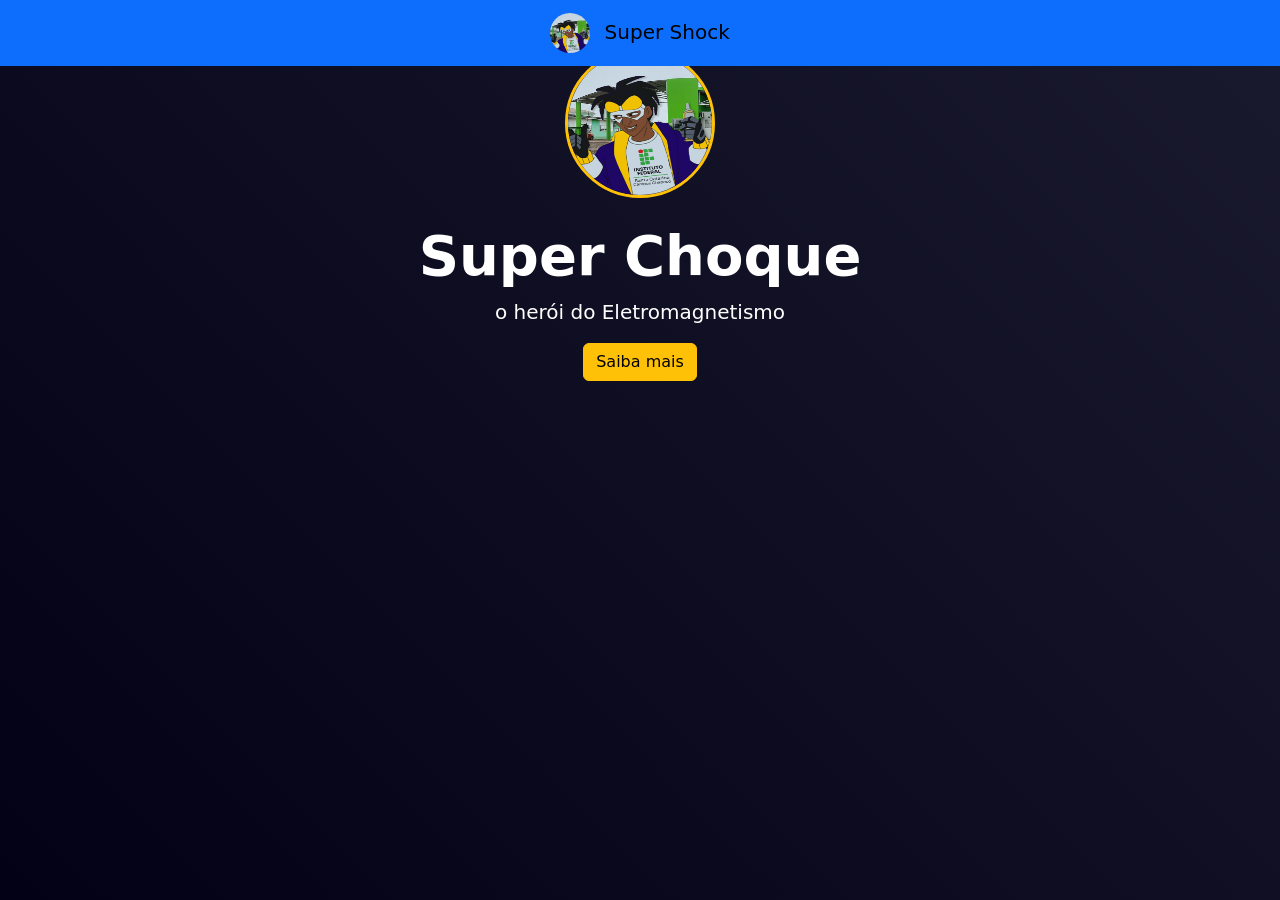
==== sitesuperchock/index.html @ f622fce8 "rdg" ====
<!doctype html>
<html lang="en">
  <head>
    <meta charset="utf-8">
    <meta name="viewport" content="width=device-width, initial-scale=1">
    <title>Super choque</title>
    <link href="https://cdn.jsdelivr.net/npm/bootstrap@5.3.8/dist/css/bootstrap.min.css" rel="stylesheet" integrity="sha384-sRIl4kxILFvY47J16cr9ZwB07vP4J8+LH7qKQnuqkuIAvNWLzeN8tE5YBujZqJLB" crossorigin="anonymous">
<link rel="stylesheet" href="./css/style.css">  
</head>
  <body>

<!-- menu navegação-->
<nav class="navbar navbar dark bg-primary fixed-top">
    <div class="container">
        <a class="navbar-brand mx-auto" href="#">
            <img src="./site_super_shock/img/icone_tela_principal.png" width="40" height="40" alt="Super Choque" class="rounded-circle me-2">
            Super Shock

        </a>
    </div>
</nav>

<!--sessão principal-->
<header id="inicio" class="hero-section text-center text-white py-5">
     <div class="container">
        <img class="hero-image rounded-circle mb-4" src="./site_super_shock/img/icone_tela_principal.png" alt="super choque">
        <h1 class="display-4 fw-bold">Super Choque</h1>
        <p class="lead">o herói do Eletromagnetismo</p>
        <a href="#" class="btn btn-warning btn-ig">Saiba mais</a>
     </div>
</header>




<!--História do desenho-->






<!--História do persnagem-->





<!--Super Poderes-->







<!--Curiosidades-->

    <script src="https://cdn.jsdelivr.net/npm/bootstrap@5.3.8/dist/js/bootstrap.bundle.min.js" integrity="sha384-FKyoEForCGlyvwx9Hj09JcYn3nv7wiPVlz7YYwJrWVcXK/BmnVDxM+D2scQbITxI" crossorigin="anonymous"></script>
  </body>
</html>
---- sitesuperchock/css/style.css ----
:root{
    --azul-escuro:#020115;
    --amarelo: #ffc107

}

.hero-image {
    width: 150px;
    height: 150px;
    border: 3px solid var(--amarelo);
}

.hero-section{
    background:linear-gradient(45deg,var(--azul-escuro), #1a1a2e);
    min-height: 100vh;
}
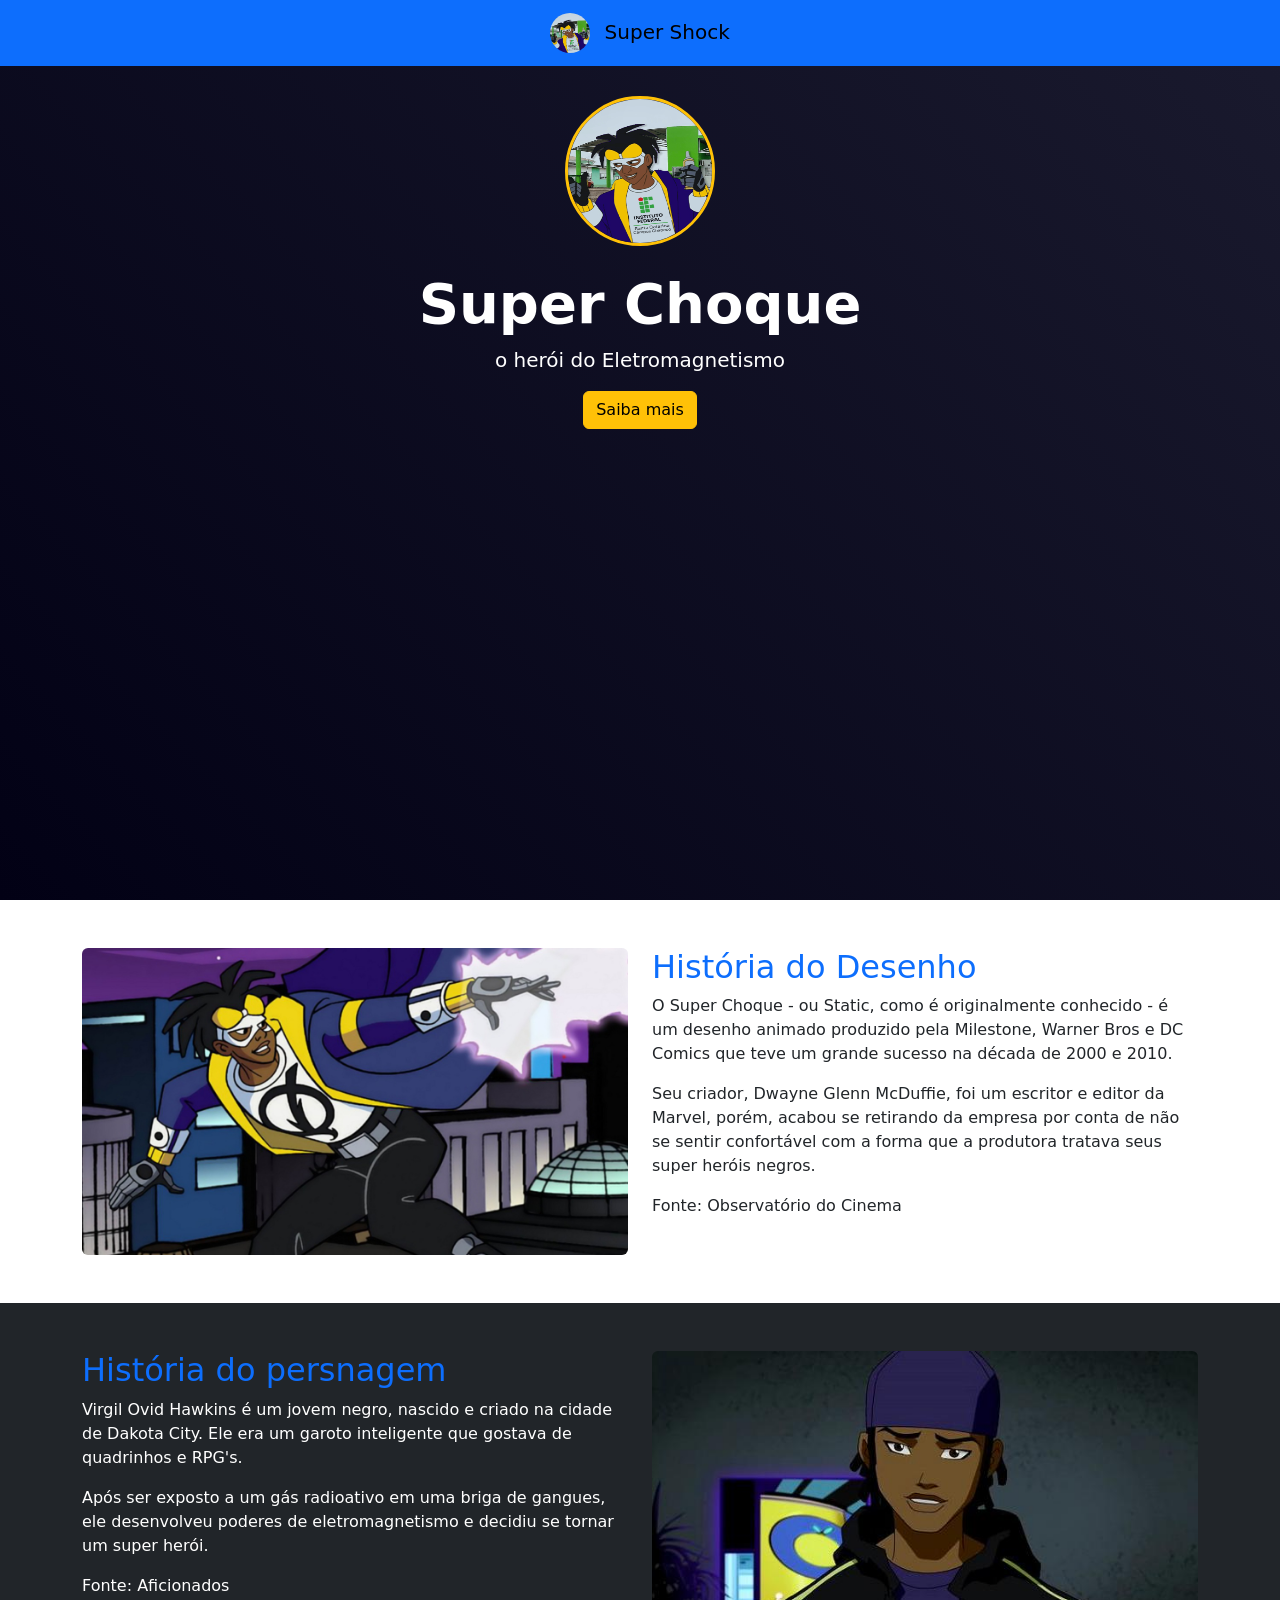
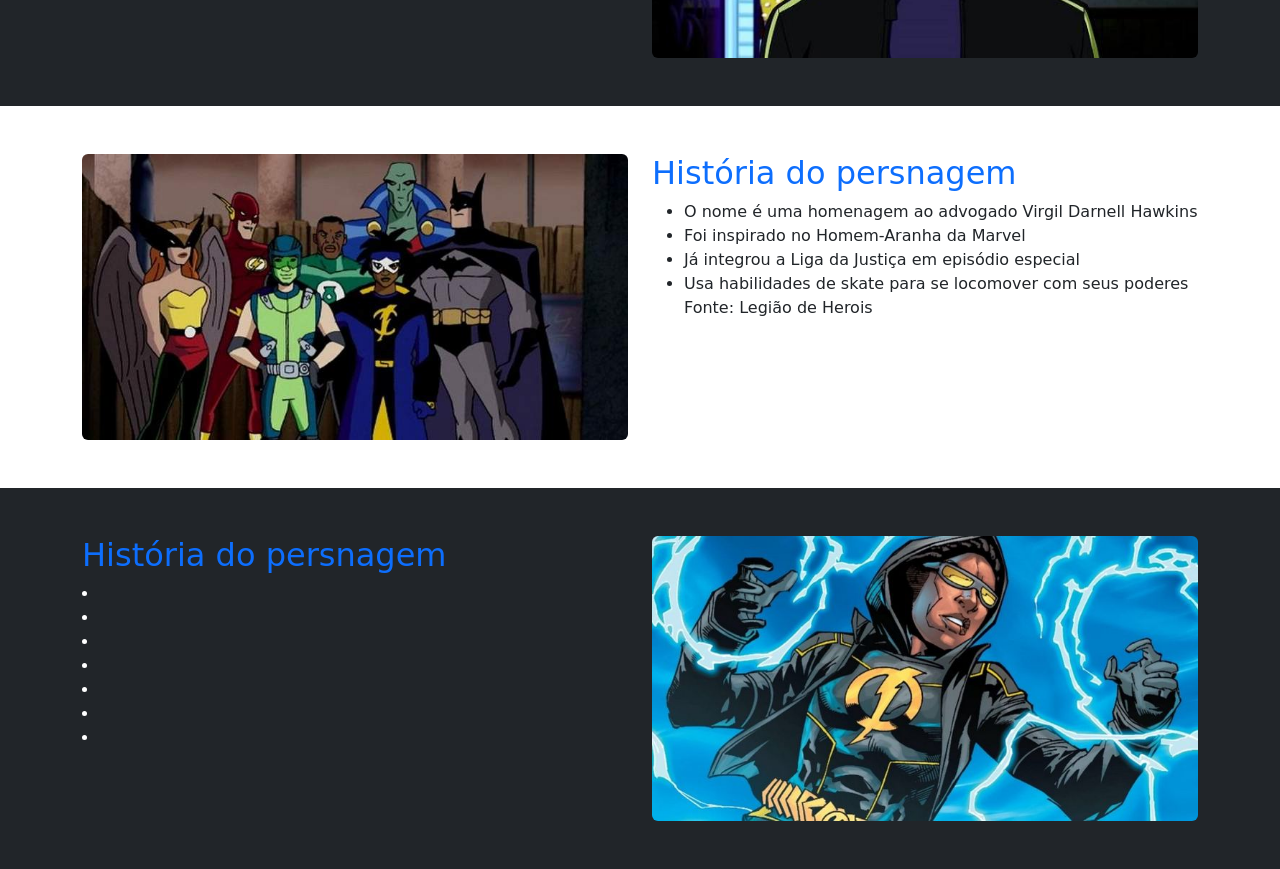
==== commit d5869ef8: "setr" ====
--- a/sitesuperchock/index.html
+++ b/sitesuperchock/index.html
@@ -22,40 +22,120 @@
 
 <!--sessão principal-->
 <header id="inicio" class="hero-section text-center text-white py-5">
-     <div class="container">
+     <div class="container mt-5">
         <img class="hero-image rounded-circle mb-4" src="./site_super_shock/img/icone_tela_principal.png" alt="super choque">
         <h1 class="display-4 fw-bold">Super Choque</h1>
         <p class="lead">o herói do Eletromagnetismo</p>
         <a href="#" class="btn btn-warning btn-ig">Saiba mais</a>
      </div>
 </header>
+<!--História do desenho-->
+<main>
+    <section id="historia" class="py-5">
+        <div class="container">
+            <div class="row">
+                <div class="col-6">
+                    <img src="./site_super_shock/img/historia.jpg" alt="historia super choque" class="img-fluid rounded">
+                </div>
+                <div class="col-6">
+                    <h2 class="text-primary"> História do Desenho </h2>
+                <p>
+                O Super Choque - ou Static, como é originalmente conhecido - é um desenho animado produzido pela Milestone, Warner Bros e DC Comics que teve um grande sucesso na década de 2000 e 2010.
+                </p>
+                <p>
+                Seu criador, Dwayne Glenn McDuffie, foi um escritor e editor da Marvel, porém, acabou se retirando da empresa por conta de não se sentir confortável com a forma que a produtora tratava seus super heróis negros.
+                </p>
+                <p>
+                Fonte: Observatório do Cinema
+                </p>
 
+                </div>
+            </div>
+        </div>
+    </section>
+<!--História do persnagem-->
+<section class="bg-dark text-white py-5">
+    <div class="container">
+        <div class="row">
+            <div class="col-6">
+                <h2 class="text-primary">História do persnagem</h2>
+                <p>
+                Virgil Ovid Hawkins é um jovem negro, nascido e criado na cidade de Dakota City. Ele era um garoto inteligente que gostava de quadrinhos e RPG's.
+                </p>
+                <p>
+                Após ser exposto a um gás radioativo em uma briga de gangues, ele desenvolveu poderes de eletromagnetismo e decidiu se tornar um super herói.
+                </p>
+                <p>
+                Fonte: Aficionados
+                </p>
+            </div>
+            <div class="col-6">
+                <img src="./site_super_shock/img/historia2.jpg" alt="historia superchoque" class="img-fluid rounded">
+            </div>
+        </div>
+    </div>
+</section>
+<!--Curiosidades-->
+<section class="py-5">
+    <div class="container">
+        <div class="row">
+            <div class="col-6">
+                <img src="./site_super_shock/img/curiosidades.jpeg" alt="historia superchoque" class="img-fluid rounded">
+            </div>
+            <div class="col-6">
+                <h2 class="text-primary ">História do persnagem</h2>
+                <ul>
+                <li>
+                   O nome é uma homenagem ao advogado Virgil Darnell Hawkins
+            
+                </li>
+                <li>
+                Foi inspirado no Homem-Aranha da Marvel
+            
+            </li>
+                <li>
+                Já integrou a Liga da Justiça em episódio especial
+                
+            </li>
+                <li>
+                Usa habilidades de skate para se locomover com seus poderes
 
-
-
-<!--História do desenho-->
-
-
-
-
-
-
-<!--História do persnagem-->
-
-
-
-
+                </li>
+                <p>Fonte: Legião de Herois</p>
+                </ul>
+            </div>
+        </div>
+    </div>
+</section>
 
 <!--Super Poderes-->
-
-
-
-
-
-
-
-<!--Curiosidades-->
-
+<section class="bg-dark text-white py-5">
+    <div class="container">
+        <div class="row">
+            <div class="col-6">
+                <h2 class="text-primary">História do persnagem</h2>
+                <li>
+                </li>
+                <li>
+                </li>
+                <li>
+                </li>
+                <li>
+                </li>
+                <li>
+                </li>
+                <li>
+                </li>
+                <li>
+                </li>
+            </div>
+            <div class="col-6">
+                <img src="./site_super_shock/img/super_poder.jpeg" alt="historia superchoque" class="img-fluid rounded">
+            </div>
+        </div>
+    </div>
+</section>
+</main>
     <script src="https://cdn.jsdelivr.net/npm/bootstrap@5.3.8/dist/js/bootstrap.bundle.min.js" integrity="sha384-FKyoEForCGlyvwx9Hj09JcYn3nv7wiPVlz7YYwJrWVcXK/BmnVDxM+D2scQbITxI" crossorigin="anonymous"></script>
   </body>
 </html>
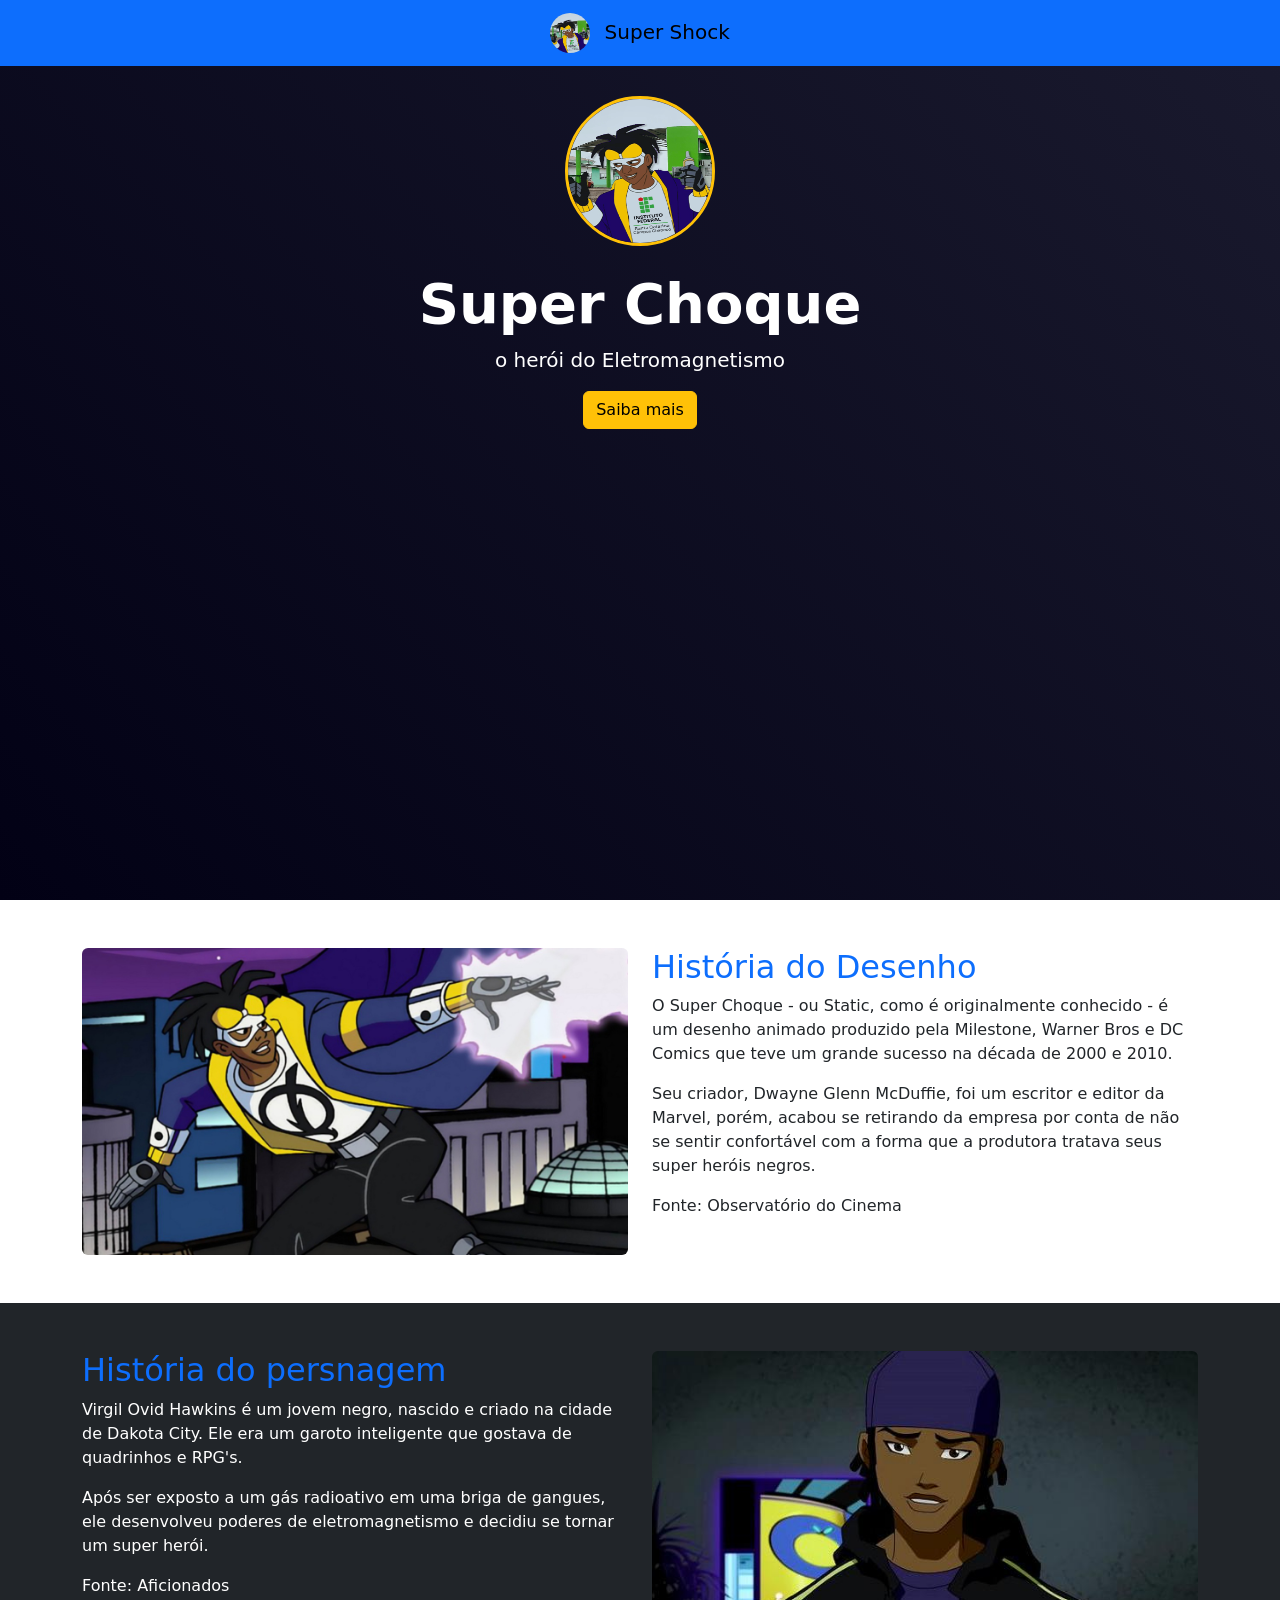
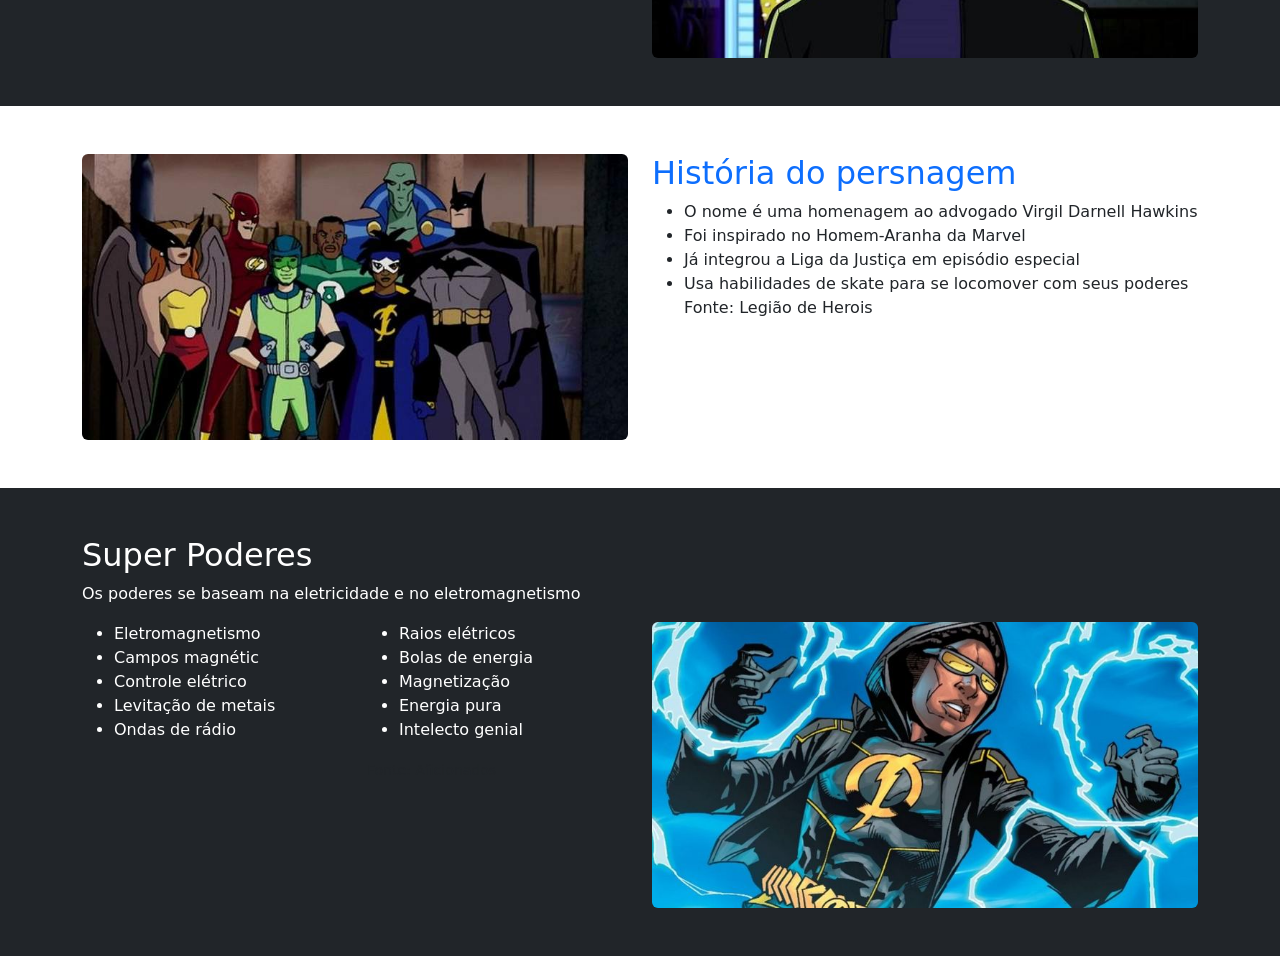
==== commit b2179a37: "Update index.html" ====
--- a/sitesuperchock/index.html
+++ b/sitesuperchock/index.html
@@ -112,23 +112,29 @@
 <section class="bg-dark text-white py-5">
     <div class="container">
         <div class="row">
-            <div class="col-6">
-                <h2 class="text-primary">História do persnagem</h2>
-                <li>
-                </li>
-                <li>
-                </li>
-                <li>
-                </li>
-                <li>
-                </li>
-                <li>
-                </li>
-                <li>
-                </li>
-                <li>
-                </li>
-            </div>
+            <h2> Super Poderes</h2>
+            <p>Os poderes se baseam na eletricidade e no eletromagnetismo</p>
+            <div class="col-3">
+                        <ul>
+                            <li>Eletromagnetismo </li>
+                            <li>Campos magnétic</li>
+                            <li>Controle elétrico</li>
+                            <li>Levitação de metais</li>
+                            <li>Ondas de rádio</li>
+                        </ul>
+                    </div>
+                    <div class="col-3">
+                        <ul>
+                            <li>Raios elétricos</li>
+                            <li>Bolas de energia</li>
+                            <li>Magnetização</li>
+                            <li>Energia pura</li>
+                            <li>Intelecto genial</li>
+                        </ul>
+                        <p class="text-muted">
+                        <small> Fonte: Aficionados</small>
+                        </p>  
+                    </div>
             <div class="col-6">
                 <img src="./site_super_shock/img/super_poder.jpeg" alt="historia superchoque" class="img-fluid rounded">
             </div>
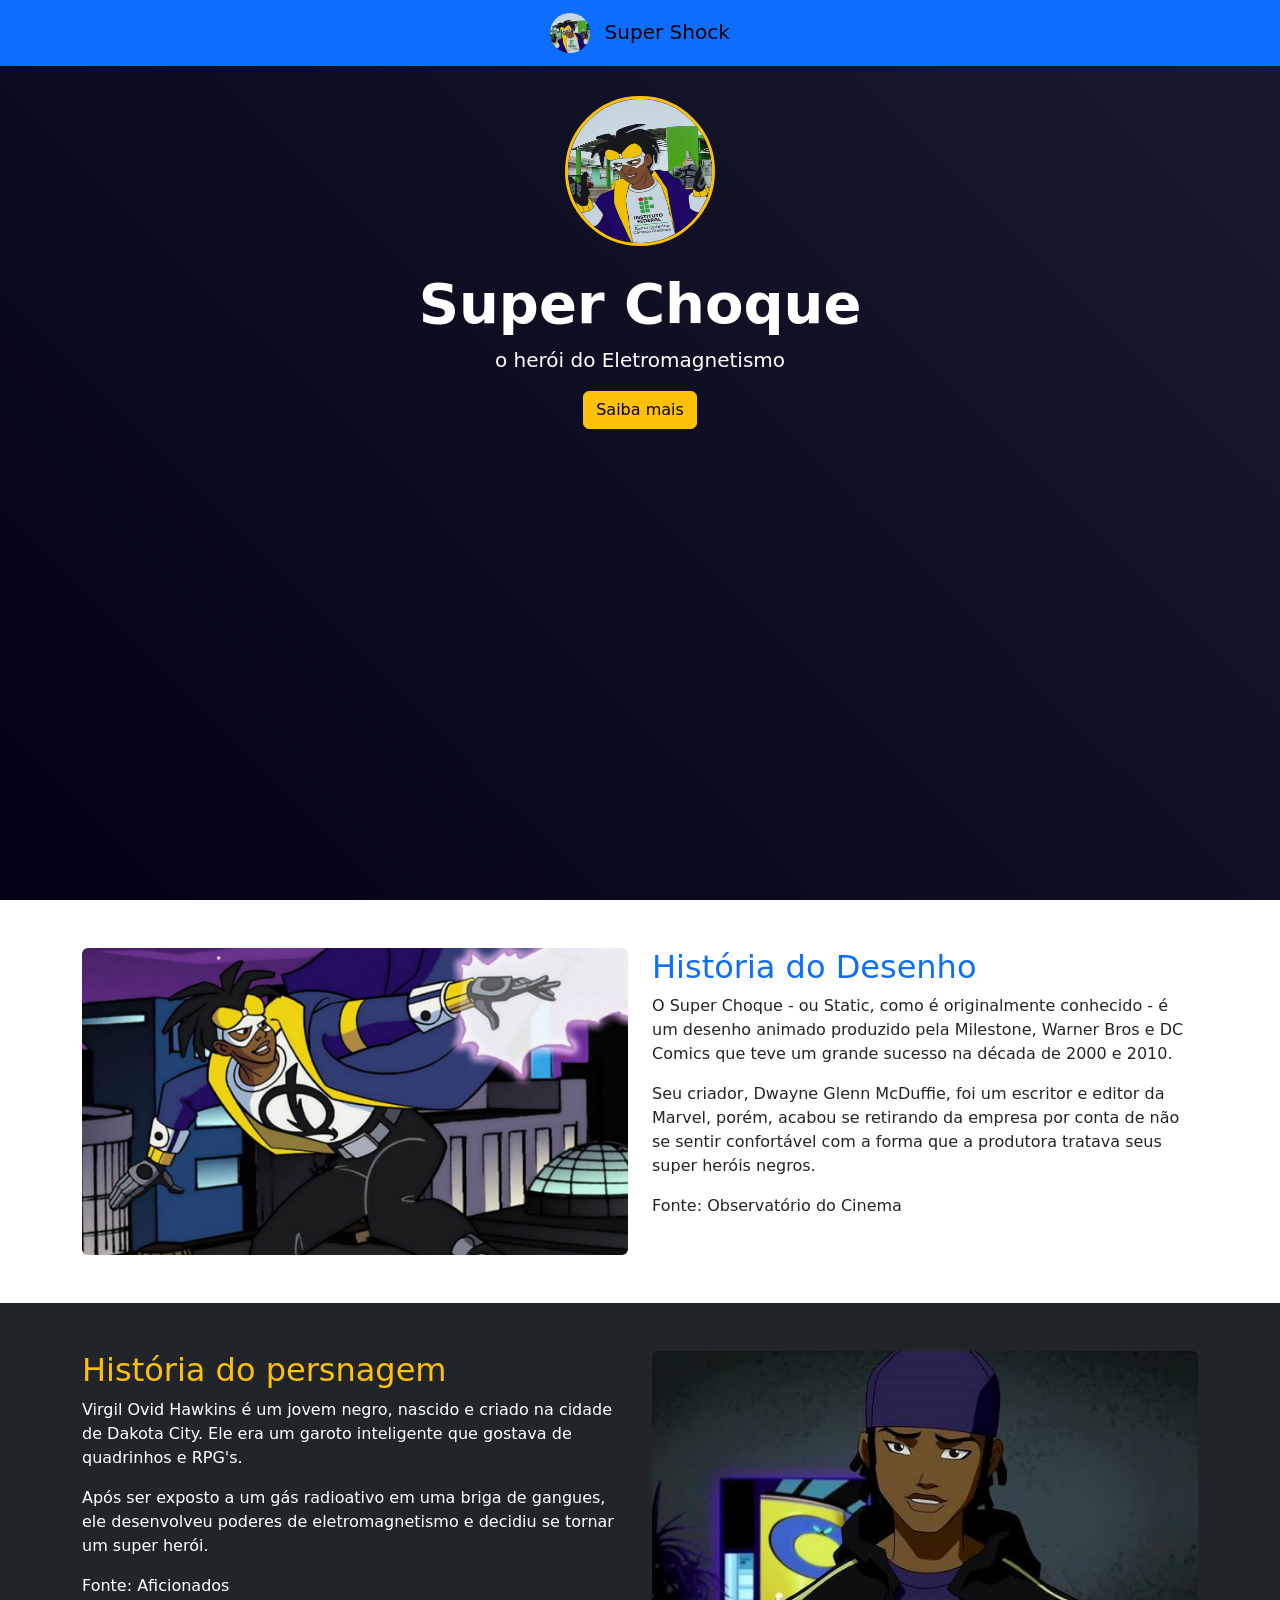
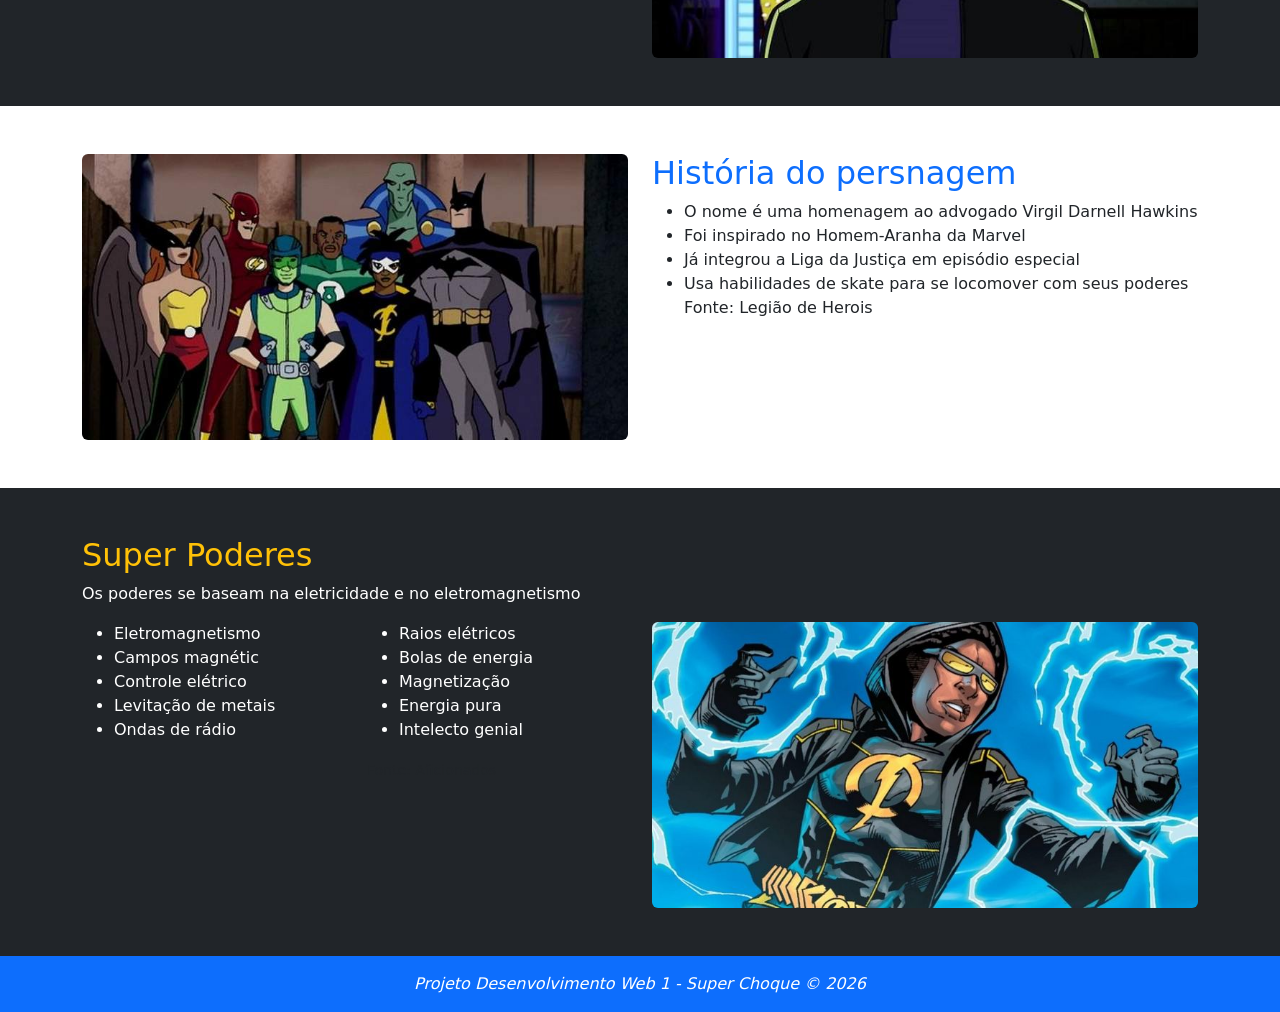
==== commit 31d1ec0e: "Update index.html" ====
--- a/sitesuperchock/index.html
+++ b/sitesuperchock/index.html
@@ -58,7 +58,7 @@
     <div class="container">
         <div class="row">
             <div class="col-6">
-                <h2 class="text-primary">História do persnagem</h2>
+                <h2 style="color: #ffc107" >História do persnagem</h2>
                 <p>
                 Virgil Ovid Hawkins é um jovem negro, nascido e criado na cidade de Dakota City. Ele era um garoto inteligente que gostava de quadrinhos e RPG's.
                 </p>
@@ -112,7 +112,7 @@
 <section class="bg-dark text-white py-5">
     <div class="container">
         <div class="row">
-            <h2> Super Poderes</h2>
+            <h2 style="color: #ffc107"> Super Poderes</h2>
             <p>Os poderes se baseam na eletricidade e no eletromagnetismo</p>
             <div class="col-3">
                         <ul>
@@ -140,6 +140,14 @@
             </div>
         </div>
     </div>
+    </section>
+
+<section>
+    <div class="text-white text-center bg-primary py-3">
+        <footer class="text-center">
+            <i>Projeto Desenvolvimento Web 1 - Super Choque © 2026</i>
+        </footer>
+    </div>    
 </section>
 </main>
     <script src="https://cdn.jsdelivr.net/npm/bootstrap@5.3.8/dist/js/bootstrap.bundle.min.js" integrity="sha384-FKyoEForCGlyvwx9Hj09JcYn3nv7wiPVlz7YYwJrWVcXK/BmnVDxM+D2scQbITxI" crossorigin="anonymous"></script>
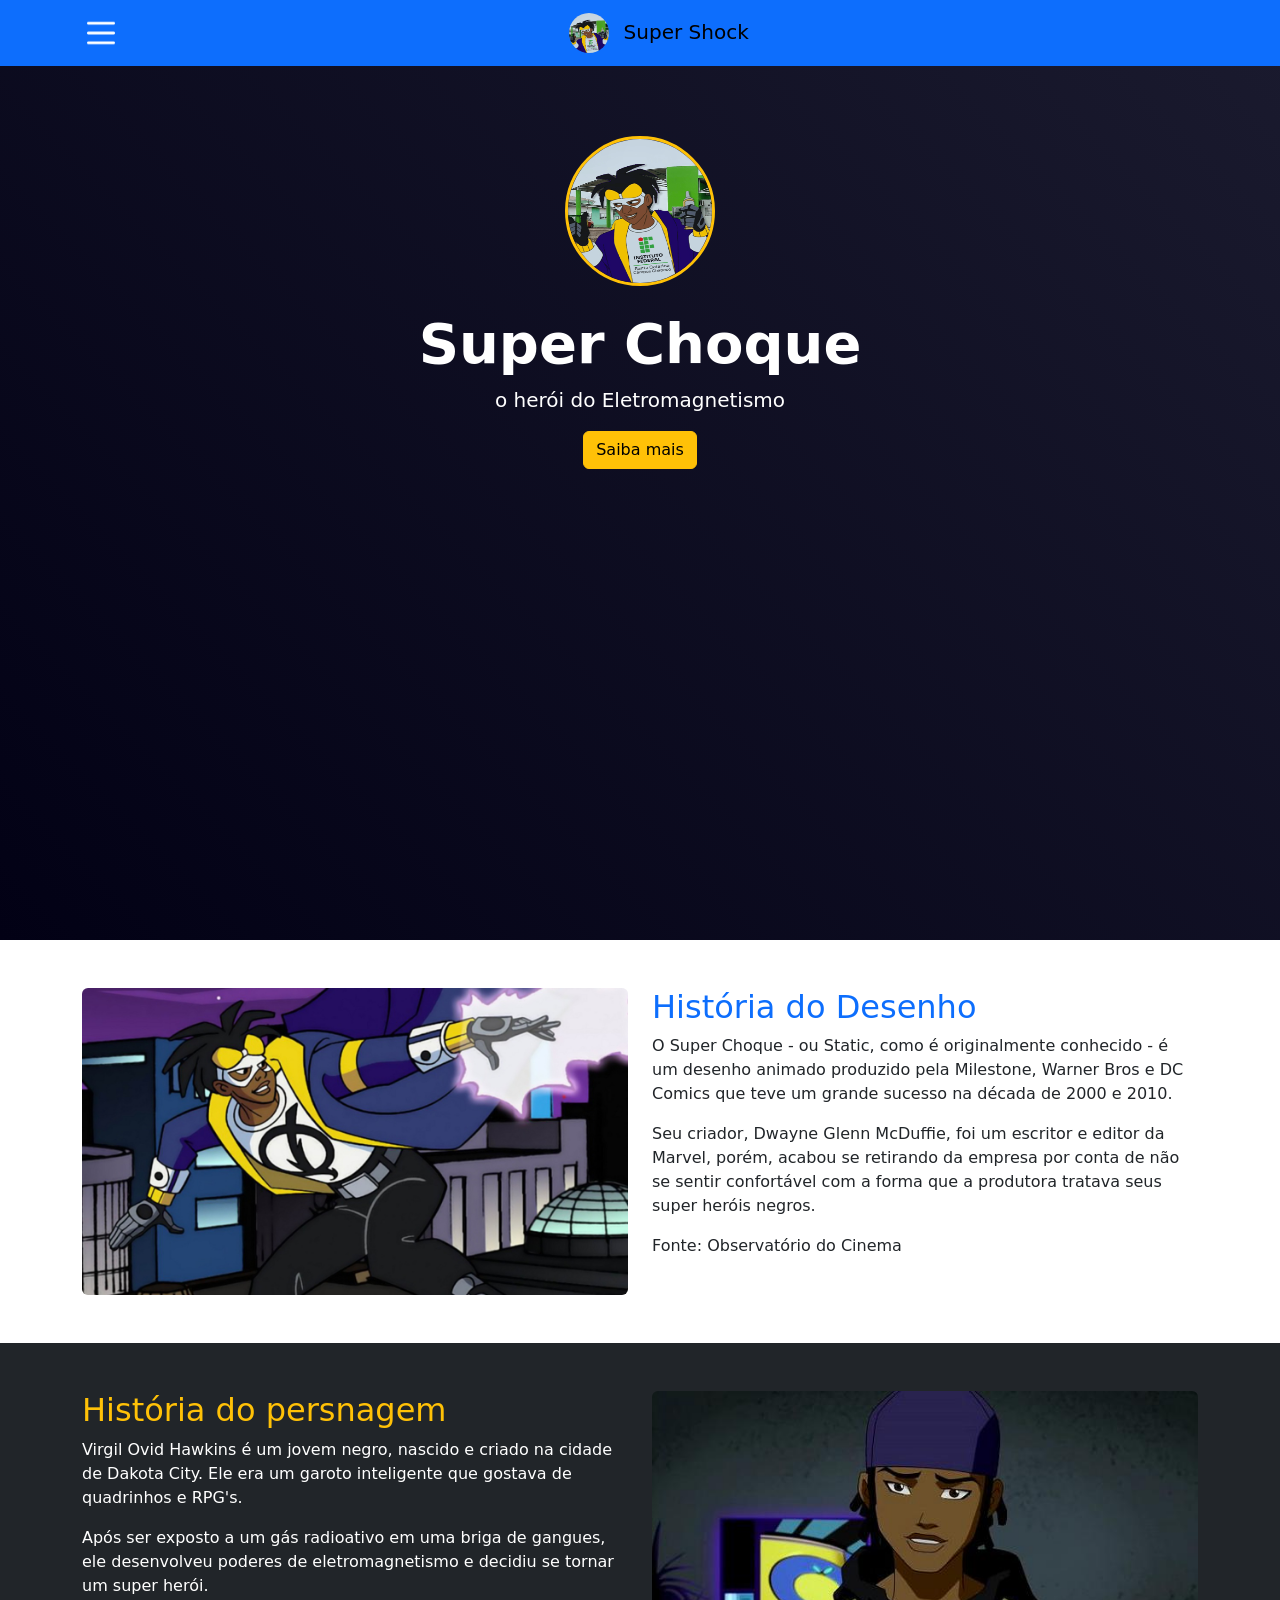
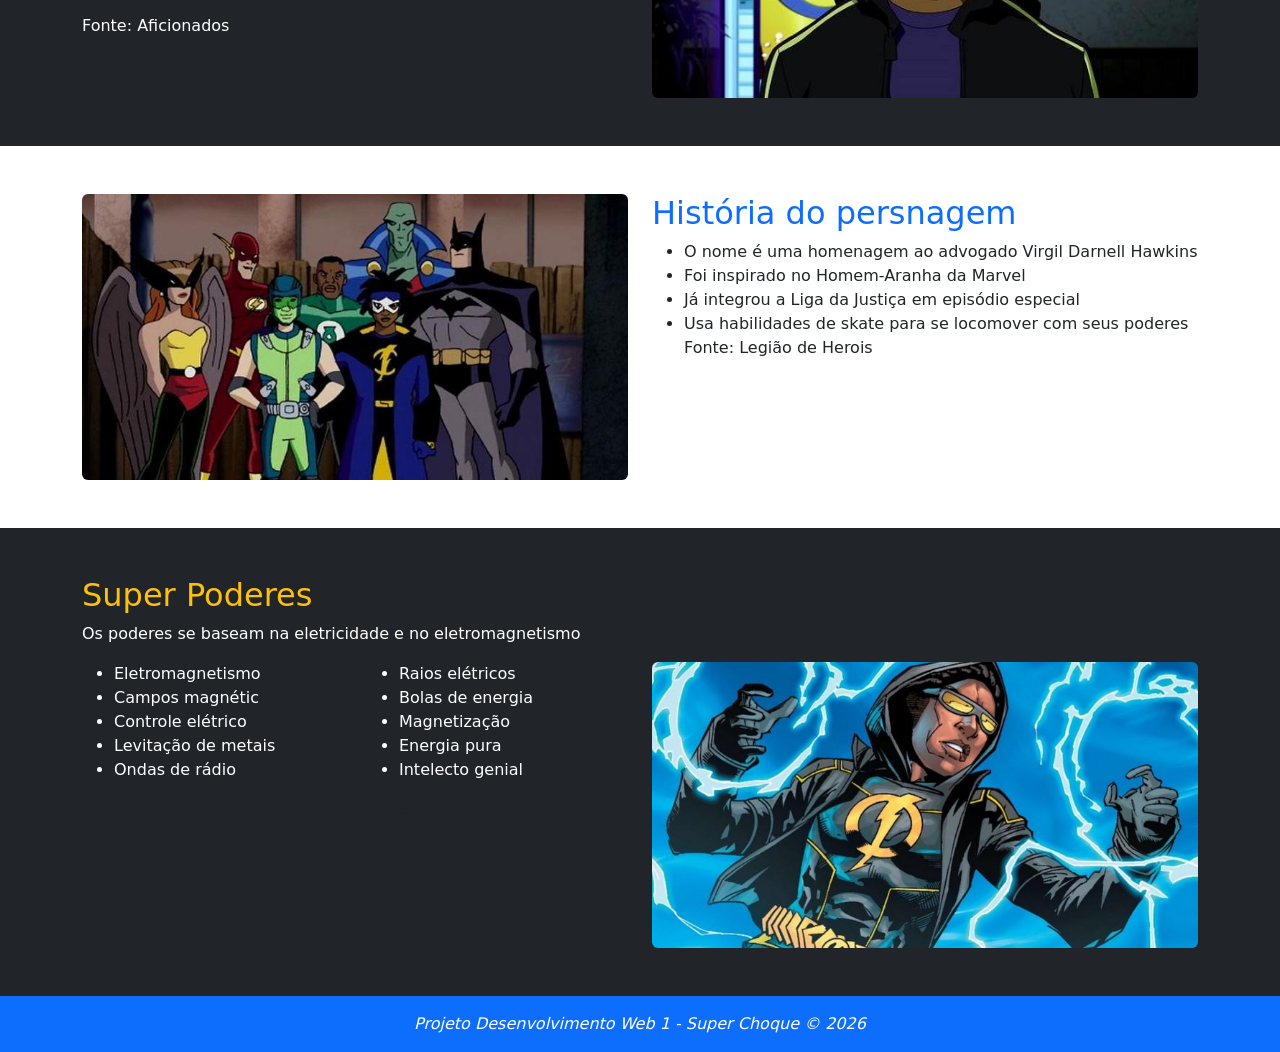
==== commit 42bfc98e: "ygwr" ====
--- a/sitesuperchock/index.html
+++ b/sitesuperchock/index.html
@@ -6,18 +6,40 @@
     <title>Super choque</title>
     <link href="https://cdn.jsdelivr.net/npm/bootstrap@5.3.8/dist/css/bootstrap.min.css" rel="stylesheet" integrity="sha384-sRIl4kxILFvY47J16cr9ZwB07vP4J8+LH7qKQnuqkuIAvNWLzeN8tE5YBujZqJLB" crossorigin="anonymous">
 <link rel="stylesheet" href="./css/style.css">  
+<script src="js/menu.js"></script>
 </head>
   <body>
 
 <!-- menu navegação-->
+<div id="menu lateral" class="menu lateral">
+    <ul class="menu-itens">
+        <li>
+            <a href="#inicio">Inicio</a>
+            <a href="#historia">Historio</a>
+            <a href="#personagem">Personagem</a>
+            <a href="#Curiosidade">#Curiosidade</a>
+            <a href="#poder">Poder</a>
+        </li>
+    </ul>
+</div>
+
 <nav class="navbar navbar dark bg-primary fixed-top">
+    
     <div class="container">
+        <button class="btn_menu" onclick="showMenu()">
+            <img 
+            id="img menu"
+            src="./site_super_shock/img/icon-hamburger-menu.png" 
+            height="28" 
+            width="28" 
+            alt="menu">
+        </button>
         <a class="navbar-brand mx-auto" href="#">
             <img src="./site_super_shock/img/icone_tela_principal.png" width="40" height="40" alt="Super Choque" class="rounded-circle me-2">
             Super Shock
-
         </a>
     </div>
+    
 </nav>
 
 <!--sessão principal-->
--- a/sitesuperchock/css/style.css
+++ b/sitesuperchock/css/style.css
@@ -13,4 +13,36 @@
 .hero-section{
     background:linear-gradient(45deg,var(--azul-escuro), #1a1a2e);
     min-height: 100vh;
+}
+.btn_menu{
+    background: none;
+    border: none;
+    padding: 5px;
+}
+.menu-lateral{
+    position: fixed;
+    top: 0;
+    left: -250px;
+    width: 250px;
+    height: 100%;
+    background: var(--azul-escuro);
+    transition: left 0.3s;
+    padding-top: 80px;
+}
+
+.menu-lateral a {
+    color: white;
+    text-decoration: none;
+    display: block;
+    padding: 15px 20px;
+    border: 1px solid #1a1a2e;
+
+}
+.menu-lateral ul {
+    list-style: none;
+    padding: 0;
+    margin: 0;
+}
+.menu-lateral.ativa {
+    left: 0;
 }
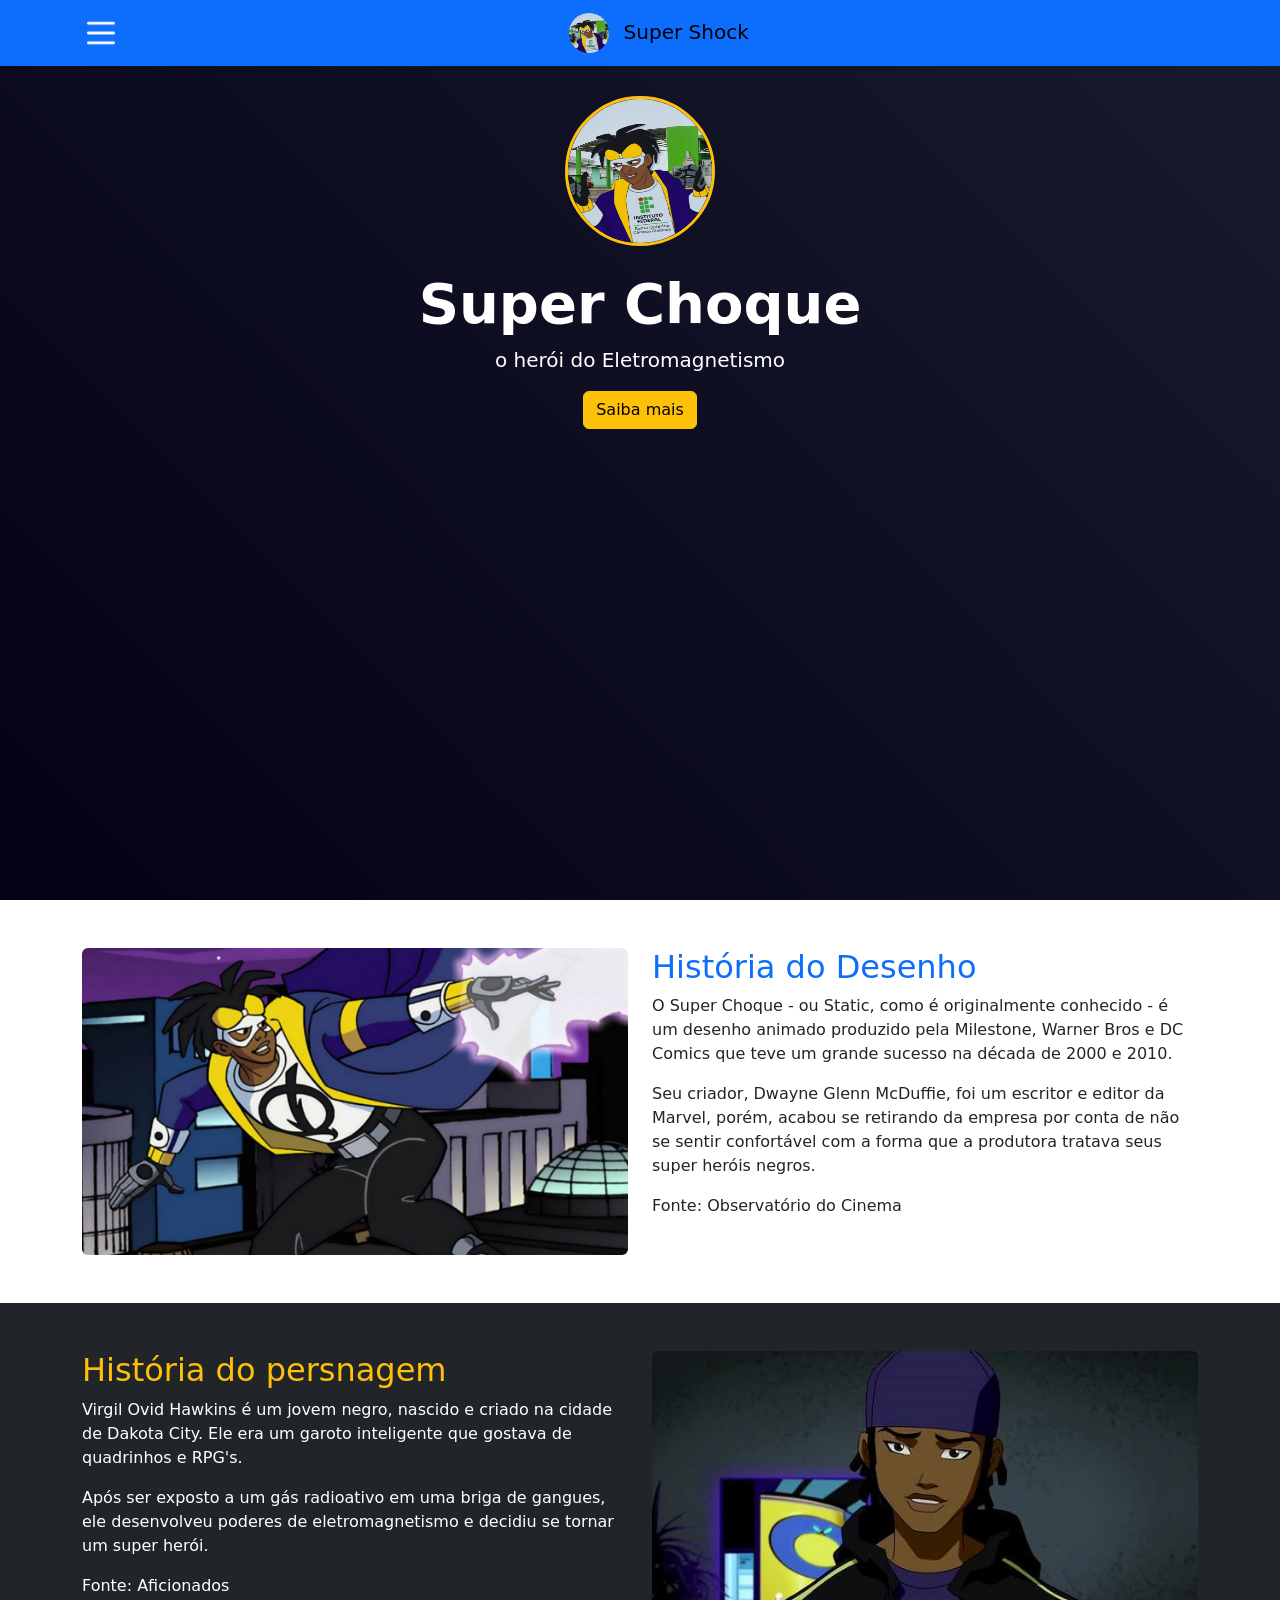
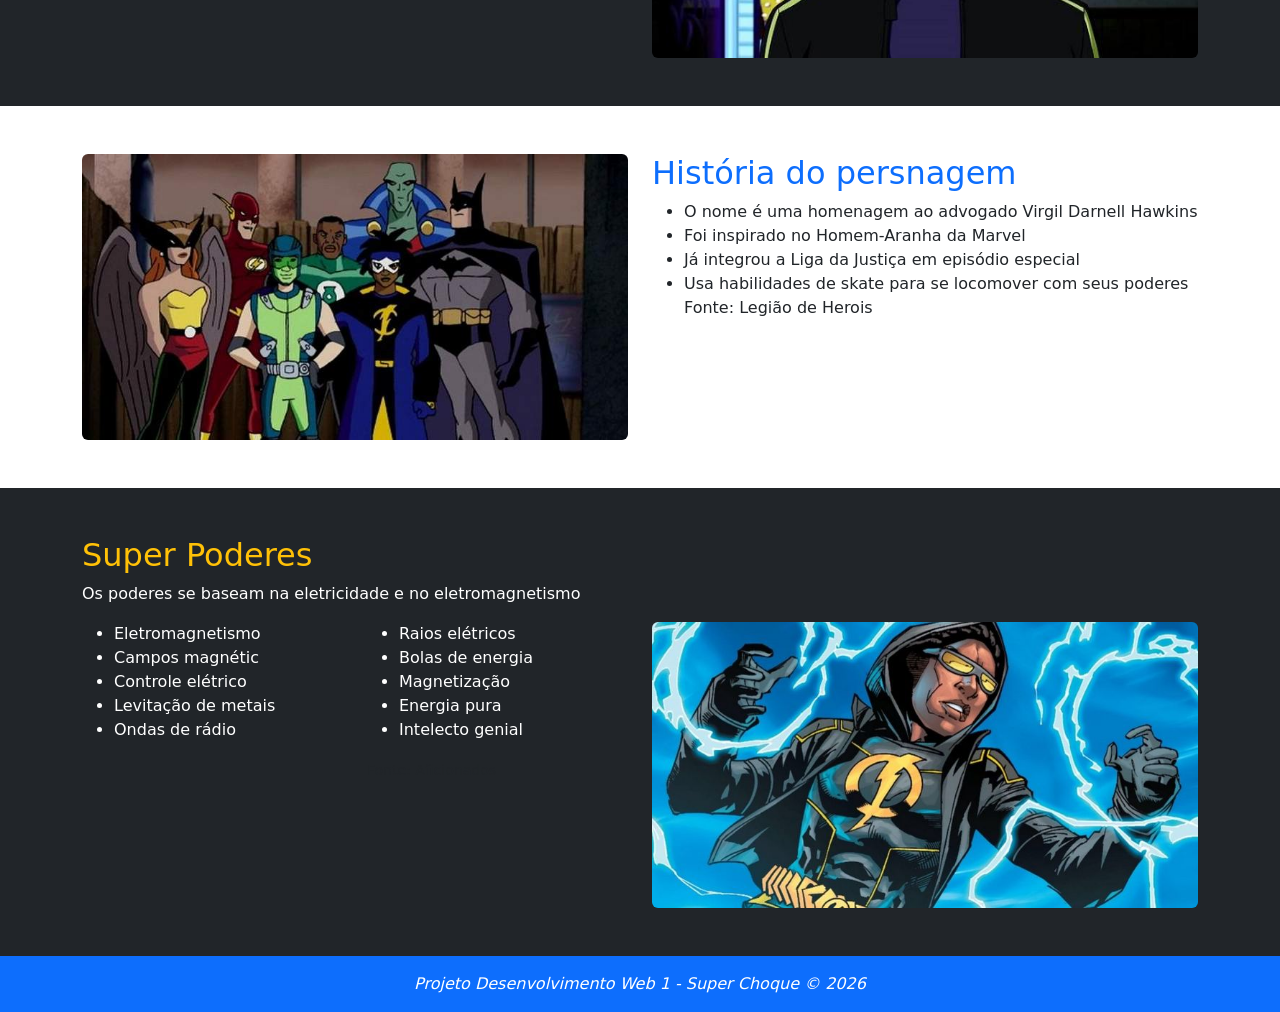
==== commit 71f16af2: "asd" ====
--- a/sitesuperchock/index.html
+++ b/sitesuperchock/index.html
@@ -11,15 +11,15 @@
   <body>
 
 <!-- menu navegação-->
-<div id="menu lateral" class="menu lateral">
+<div id="menu-lateral" class="menu-lateral">
     <ul class="menu-itens">
-        <li>
-            <a href="#inicio">Inicio</a>
-            <a href="#historia">Historio</a>
-            <a href="#personagem">Personagem</a>
-            <a href="#Curiosidade">#Curiosidade</a>
-            <a href="#poder">Poder</a>
-        </li>
+        <li><a href="#inicio">Inicio</a></li>
+        <li> <a href="#inicio">Inicio</a></li>
+        <li> <a href="#historia">Historio</a></li>
+        <li> <a href="#personagem">Personagem</a></li>
+        <li> <a href="#Curiosidade">Curiosidade</a></li>
+        <li> <a href="#poder">Poder</a></li>
+        
     </ul>
 </div>
 
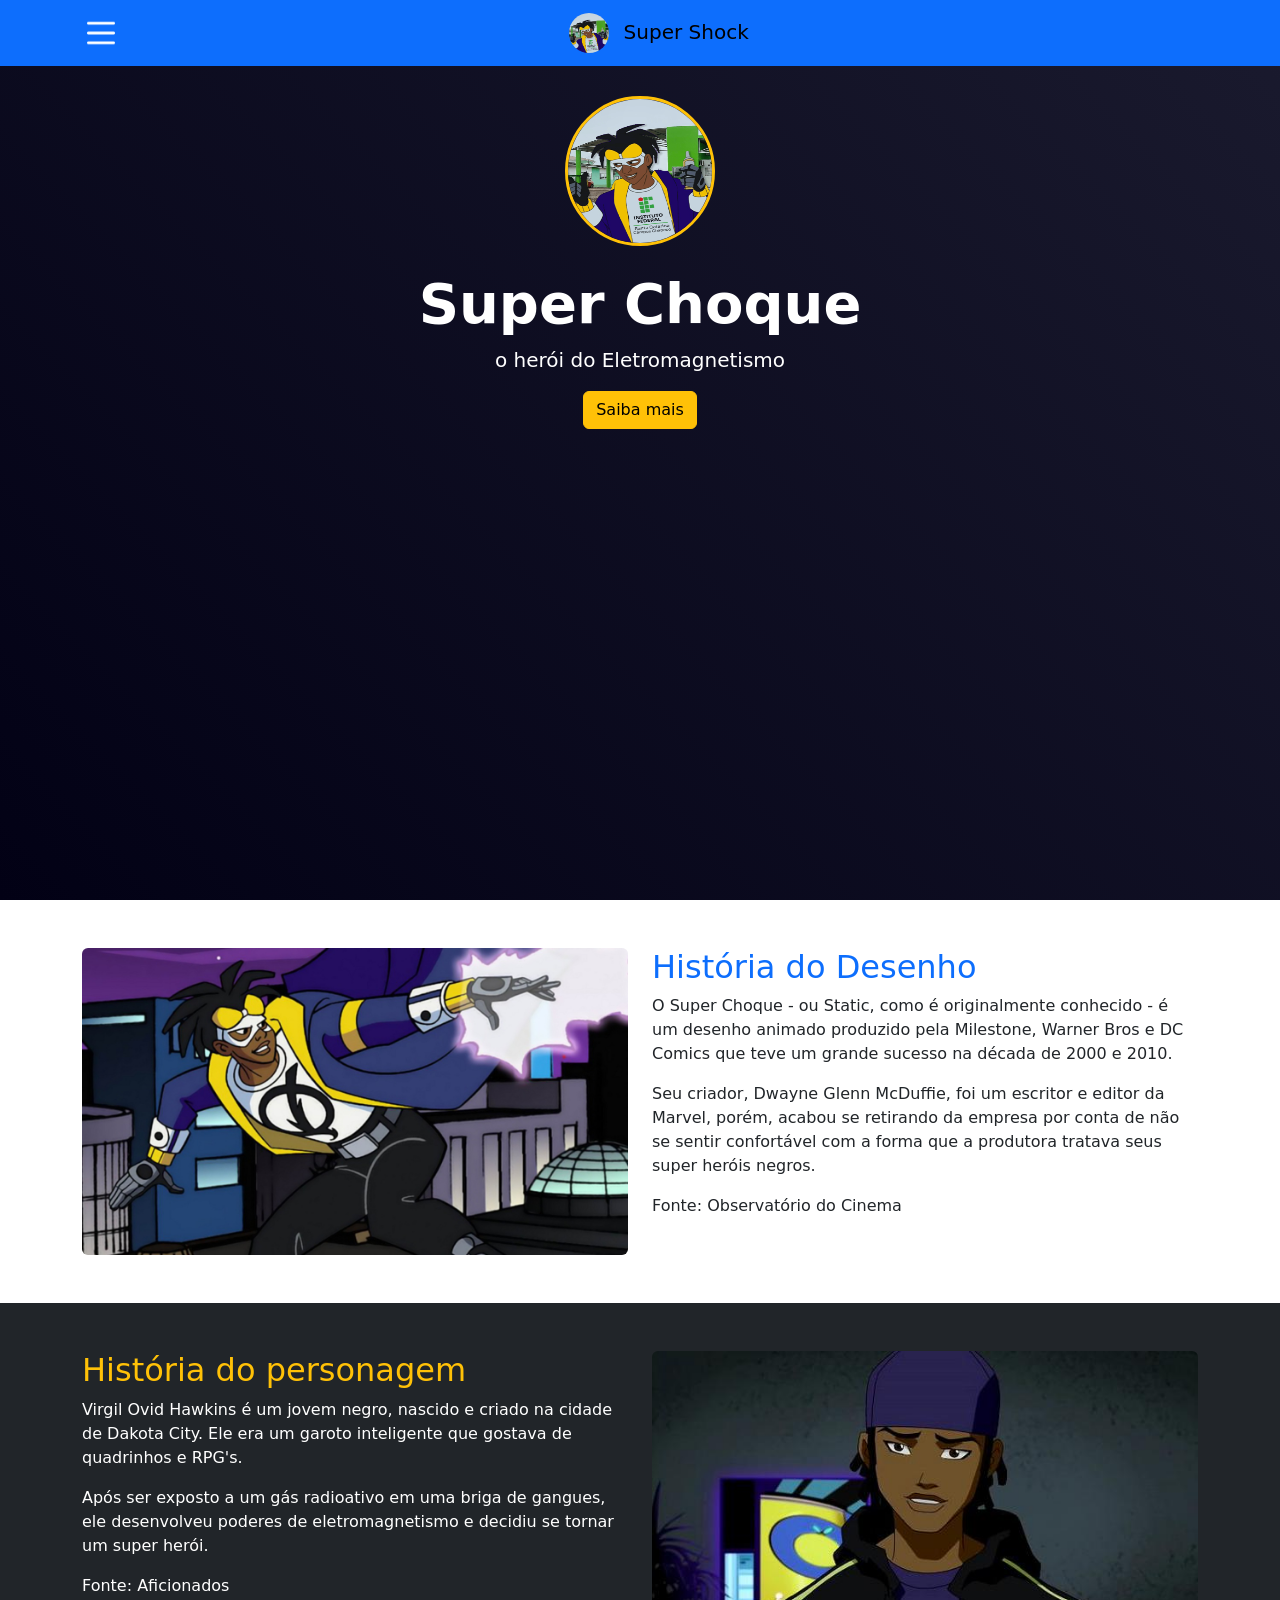
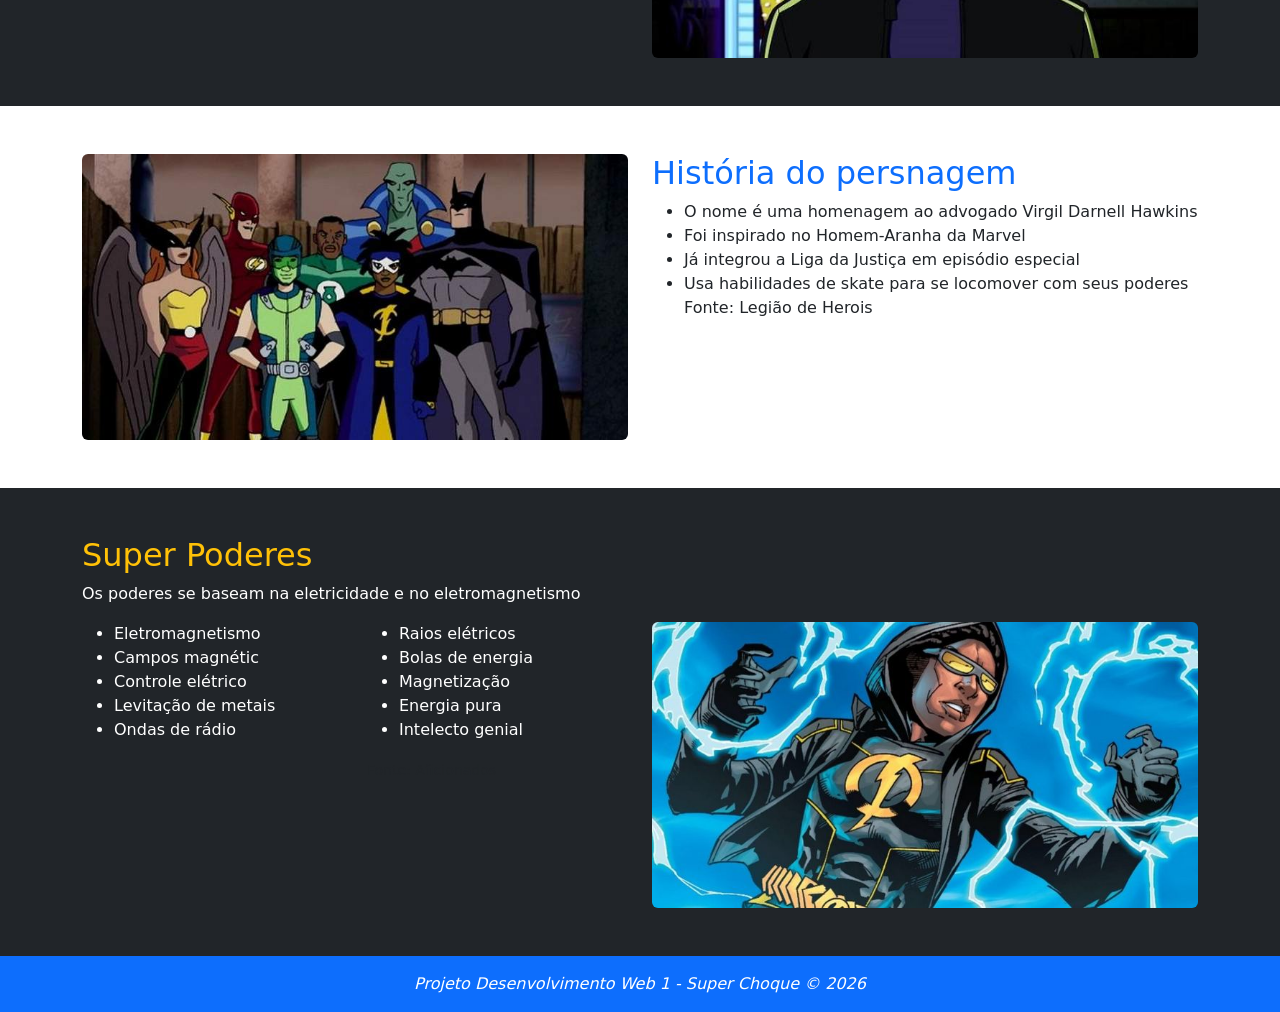
==== commit 3e130447: "Update index.html" ====
--- a/sitesuperchock/index.html
+++ b/sitesuperchock/index.html
@@ -13,11 +13,10 @@
 <!-- menu navegação-->
 <div id="menu-lateral" class="menu-lateral">
     <ul class="menu-itens">
-        <li><a href="#inicio">Inicio</a></li>
         <li> <a href="#inicio">Inicio</a></li>
         <li> <a href="#historia">Historio</a></li>
         <li> <a href="#personagem">Personagem</a></li>
-        <li> <a href="#Curiosidade">Curiosidade</a></li>
+        <li> <a href="#curiosidade">Curiosidade</a></li>
         <li> <a href="#poder">Poder</a></li>
         
     </ul>
@@ -76,11 +75,11 @@
         </div>
     </section>
 <!--História do persnagem-->
-<section class="bg-dark text-white py-5">
+<section id="personagem" class="bg-dark text-white py-5">
     <div class="container">
         <div class="row">
             <div class="col-6">
-                <h2 style="color: #ffc107" >História do persnagem</h2>
+                <h2 style="color: #ffc107" >História do personagem</h2>
                 <p>
                 Virgil Ovid Hawkins é um jovem negro, nascido e criado na cidade de Dakota City. Ele era um garoto inteligente que gostava de quadrinhos e RPG's.
                 </p>
@@ -98,7 +97,7 @@
     </div>
 </section>
 <!--Curiosidades-->
-<section class="py-5">
+<section id="curiosidade" class="py-5">
     <div class="container">
         <div class="row">
             <div class="col-6">
@@ -131,7 +130,7 @@
 </section>
 
 <!--Super Poderes-->
-<section class="bg-dark text-white py-5">
+<section id="poder" class="bg-dark text-white py-5">
     <div class="container">
         <div class="row">
             <h2 style="color: #ffc107"> Super Poderes</h2>
